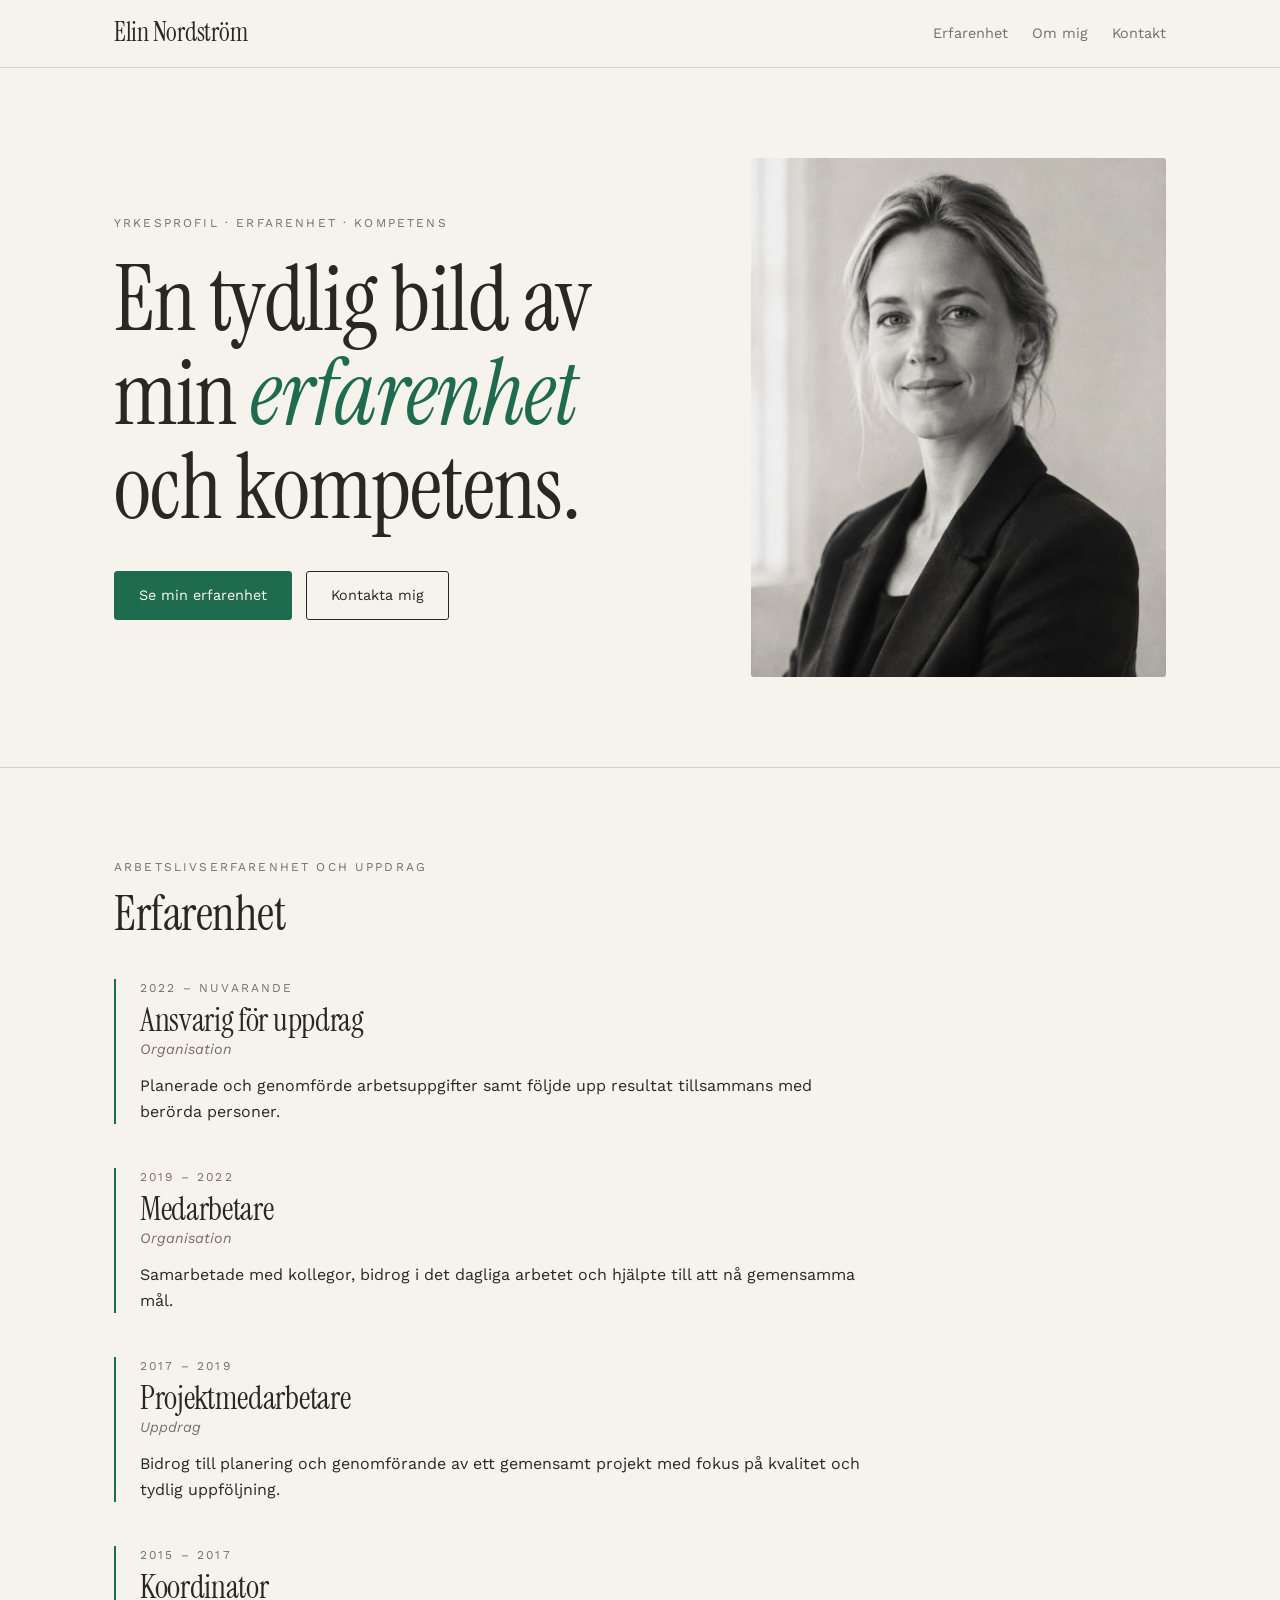
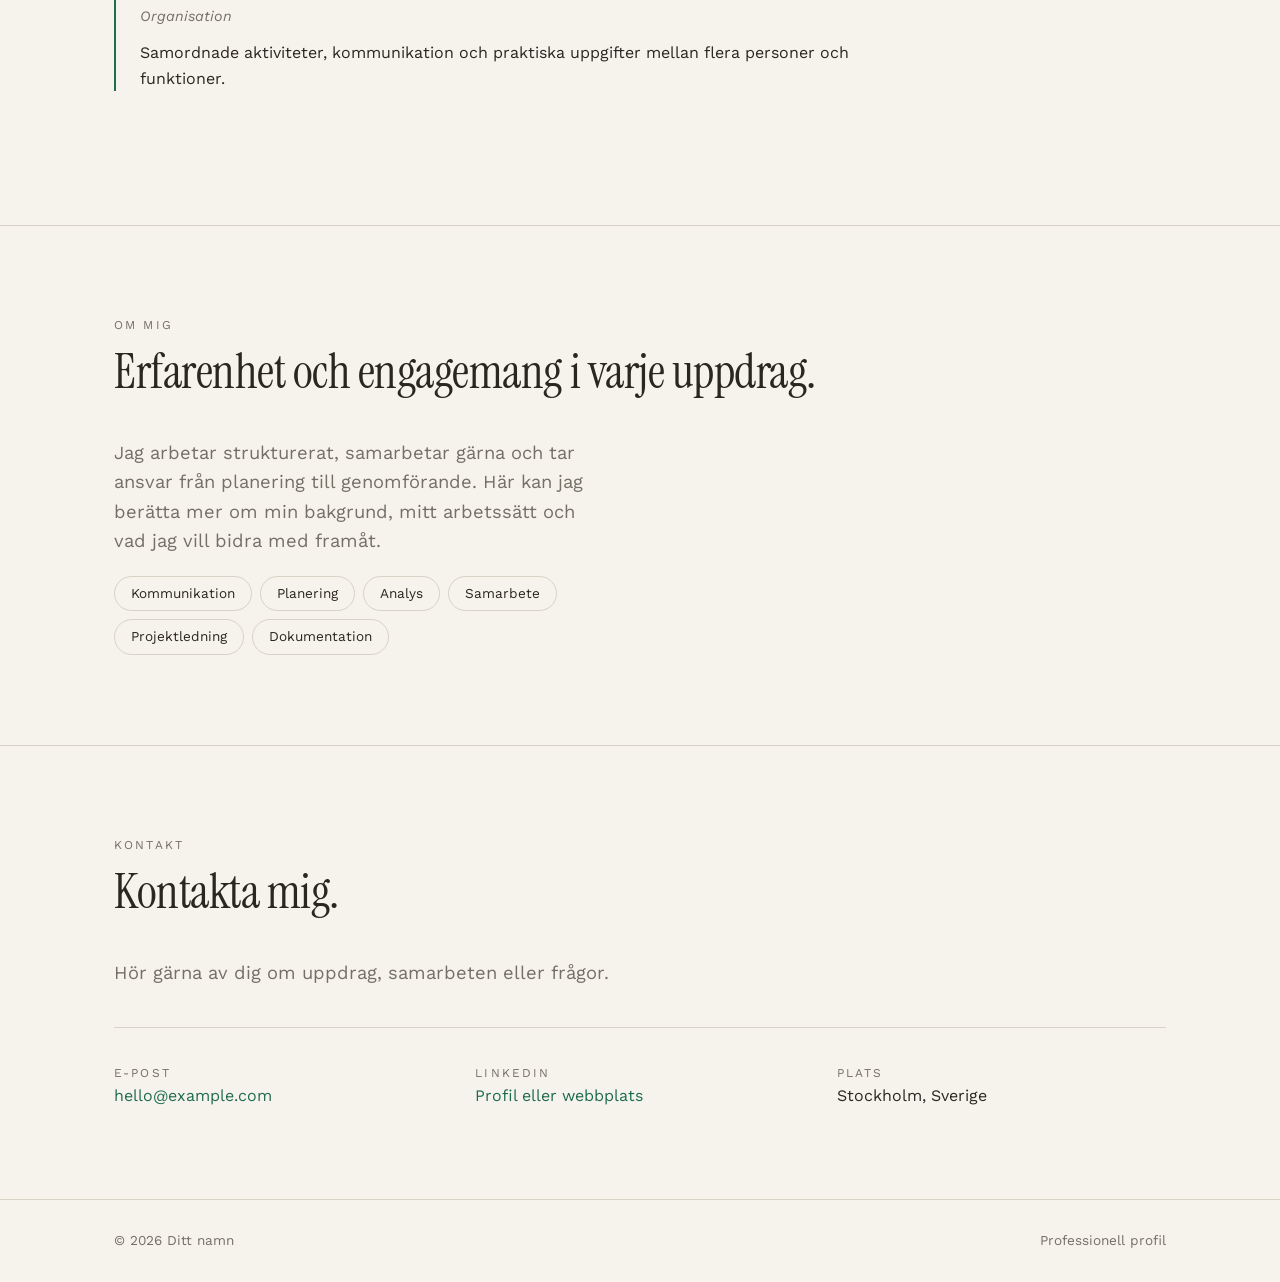
==== creative-bento.html @ d3b8c5db "Add files via upload" ====
<!doctype html>
<html lang="sv">
  <head>
    <meta charset="utf-8" />
    <meta name="viewport" content="width=device-width, initial-scale=1" />
    <title>Professionell profil och portfolio</title>
    <meta
      name="description"
      content="Portfolio med presentation, erfarenhet, utbildning och kompetenser."
    />
    <link rel="preconnect" href="https://fonts.googleapis.com" />
    <link
      rel="stylesheet"
      href="https://fonts.googleapis.com/css2?family=Instrument+Serif:ital@0;1&family=Work+Sans:wght@400;500&display=swap"
    />
    <style>
      :root {
        --bg: #f6f3ec;
        --fg: #2a2620;
        --card: #fcfaf6;
        --primary: #1f6b4f;
        --muted: #756f66;
        --border: #d8d2c6;
      }
      * {
        box-sizing: border-box;
        margin: 0;
        padding: 0;
      }
      [hidden] {
        display: none !important;
      }
      html {
        scroll-behavior: smooth;
      }
      body {
        background: var(--bg);
        color: var(--fg);
        font-family: "Work Sans", system-ui, sans-serif;
        line-height: 1.6;
      }
      h1,
      h2,
      h3,
      .serif {
        font-family: "Instrument Serif", Georgia, serif;
        font-weight: 400;
        letter-spacing: -0.01em;
        line-height: 1.05;
      }
      a {
        color: inherit;
        text-decoration: none;
      }
      .wrap {
        max-width: 1100px;
        margin: 0 auto;
        padding: 0 24px;
      }
      .eyebrow {
        font-size: 0.75rem;
        text-transform: uppercase;
        letter-spacing: 0.18em;
        color: var(--muted);
      }
      header {
        border-bottom: 1px solid var(--border);
        position: sticky;
        top: 0;
        background: var(--bg);
        z-index: 10;
      }
      header .wrap {
        display: flex;
        justify-content: space-between;
        align-items: center;
        padding-top: 20px;
        padding-bottom: 20px;
      }
      .logo {
        font-size: 1.6rem;
      }
      nav {
        display: flex;
        gap: 24px;
        font-size: 0.9rem;
      }
      nav a {
        color: var(--muted);
        transition: color 0.2s;
      }
      nav a:hover {
        color: var(--fg);
      }
      section {
        padding: 90px 0;
        border-bottom: 1px solid var(--border);
      }
      .hero {
        display: grid;
        grid-template-columns: 1.4fr 1fr;
        gap: 56px;
        align-items: center;
      }
      .hero h1 {
        font-size: clamp(3rem, 7vw, 6rem);
        margin-top: 20px;
      }
      .hero em {
        color: var(--primary);
      }
      .lead {
        margin-top: 28px;
        font-size: 1.15rem;
        color: var(--muted);
        max-width: 560px;
      }
      .btns {
        margin-top: 36px;
        display: flex;
        gap: 14px;
        flex-wrap: wrap;
      }
      .btn {
        padding: 12px 24px;
        border-radius: 3px;
        font-size: 0.9rem;
        border: 1px solid var(--fg);
        transition: 0.2s;
      }
      .btn.primary {
        background: var(--primary);
        color: var(--card);
        border-color: var(--primary);
      }
      .btn:hover {
        opacity: 0.85;
      }
      .hero img {
        width: 100%;
        aspect-ratio: 4/5;
        object-fit: cover;
        border-radius: 3px;
      }
      .stats {
        background: var(--card);
        padding: 40px 0;
      }
      .stats .wrap {
        display: grid;
        grid-template-columns: repeat(3, 1fr);
      }
      .stat {
        text-align: center;
        border-left: 1px solid var(--border);
      }
      .stat:first-child {
        border: 0;
      }
      .stat .serif {
        font-size: 3rem;
        color: var(--primary);
      }
      h2 {
        font-size: 3rem;
        margin: 12px 0 40px;
      }
      .paper {
        border-left: 2px solid var(--primary);
        padding-left: 24px;
        margin-bottom: 44px;
      }
      .paper h3 {
        font-size: 2rem;
        margin-top: 6px;
      }
      .venue {
        font-style: italic;
        font-size: 0.9rem;
        color: var(--muted);
      }
      .paper p.abs {
        margin-top: 12px;
        max-width: 720px;
      }
      .two {
        display: grid;
        grid-template-columns: 1fr 1fr;
        gap: 56px;
      }
      .cv div {
        display: grid;
        grid-template-columns: 130px 1fr;
        padding: 16px 0;
        border-top: 1px solid var(--border);
      }
      .cv span {
        color: var(--muted);
        font-size: 0.85rem;
      }
      .tags {
        display: flex;
        flex-wrap: wrap;
        gap: 8px;
        margin-top: 20px;
      }
      .tags span {
        border: 1px solid var(--border);
        padding: 6px 16px;
        border-radius: 99px;
        font-size: 0.85rem;
      }
      .contact {
        display: grid;
        grid-template-columns: repeat(3, 1fr);
        gap: 32px;
        border-top: 1px solid var(--border);
        padding-top: 36px;
        margin-top: 40px;
      }
      .contact a {
        color: var(--primary);
      }
      footer {
        padding: 30px 0;
        font-size: 0.85rem;
        color: var(--muted);
      }
      footer .wrap {
        display: flex;
        justify-content: space-between;
      }
      .fade {
        animation: up 0.8s cubic-bezier(0.2, 0.7, 0.2, 1) both;
      }
      @keyframes up {
        from {
          opacity: 0;
          transform: translateY(16px);
        }
        to {
          opacity: 1;
          transform: none;
        }
      }
      @media (max-width: 760px) {
        .hero,
        .two,
        .contact {
          grid-template-columns: 1fr;
        }
        nav {
          gap: 14px;
          font-size: 0.8rem;
        }
        .logo {
          font-size: 1.2rem;
        }
      }
    </style>
  </head>
  <body>
    <header>
      <div class="wrap">
        <a href="#" class="logo serif">Elin Nordström</a>
        <nav>
          <a href="#research">Erfarenhet</a><a href="#about">Om mig</a
          ><a href="#contact">Kontakt</a>
        </nav>
      </div>
    </header>

    <section>
      <div class="wrap hero">
        <div class="fade">
          <p class="eyebrow">Yrkesprofil · Erfarenhet · Kompetens</p>
          <h1>En tydlig bild av min <em>erfarenhet</em> och kompetens.</h1>
          <div class="btns">
            <a class="btn primary" href="#research">Se min erfarenhet</a
            ><a class="btn" href="#contact">Kontakta mig</a>
          </div>
        </div>
        <img
          class="fade"
          alt="Profilbild"
          src="[data-uri]"
        />
      </div>
    </section>

    <section id="research">
      <div class="wrap">
        <p class="eyebrow">Arbetslivserfarenhet och uppdrag</p>
        <h2>Erfarenhet</h2>
        <div class="paper">
          <div class="eyebrow">2022 – Nuvarande</div>
          <h3>Ansvarig för uppdrag</h3>
          <p class="venue">Organisation</p>
          <p class="abs">
            Planerade och genomförde arbetsuppgifter samt följde upp resultat
            tillsammans med berörda personer.
          </p>
        </div>
        <div class="paper">
          <div class="eyebrow">2019 – 2022</div>
          <h3>Medarbetare</h3>
          <p class="venue">Organisation</p>
          <p class="abs">
            Samarbetade med kollegor, bidrog i det dagliga arbetet och hjälpte
            till att nå gemensamma mål.
          </p>
        </div>
        <div class="paper">
          <div class="eyebrow">2017 – 2019</div>
          <h3>Projektmedarbetare</h3>
          <p class="venue">Uppdrag</p>
          <p class="abs">
            Bidrog till planering och genomförande av ett gemensamt projekt med
            fokus på kvalitet och tydlig uppföljning.
          </p>
        </div>
        <div class="paper">
          <div class="eyebrow">2015 – 2017</div>
          <h3>Koordinator</h3>
          <p class="venue">Organisation</p>
          <p class="abs">
            Samordnade aktiviteter, kommunikation och praktiska uppgifter mellan
            flera personer och funktioner.
          </p>
        </div>
      </div>
    </section>

    <section id="about">
      <div class="wrap">
        <p class="eyebrow">Om mig</p>
        <h2>Erfarenhet och engagemang i varje uppdrag.</h2>
        <div class="two">
          <div>
            <p class="lead" style="margin-top: 0">
              Jag arbetar strukturerat, samarbetar gärna och tar ansvar från
              planering till genomförande. Här kan jag berätta mer om min
              bakgrund, mitt arbetssätt och vad jag vill bidra med framåt.
            </p>
            <div class="tags">
              <span>Kommunikation</span><span>Planering</span
              ><span>Analys</span><span>Samarbete</span
              ><span>Projektledning</span><span>Dokumentation</span>
            </div>
          </div>
        </div>
      </div>
    </section>

    <section id="contact">
      <div class="wrap">
        <p class="eyebrow">Kontakt</p>
        <h2>Kontakta mig.</h2>
        <p class="lead" style="margin-top: 0">
          Hör gärna av dig om uppdrag, samarbeten eller frågor.
        </p>
        <div class="contact">
          <div>
            <div class="eyebrow">E-post</div>
            <a href="mailto:hello@example.com">hello@example.com</a>
          </div>
          <div>
            <div class="eyebrow">LinkedIn</div>
            <a href="https://linkedin.com">Profil eller webbplats</a>
          </div>
          <div>
            <div class="eyebrow">Plats</div>
            Stockholm, Sverige
          </div>
        </div>
      </div>
    </section>

    <footer>
      <div class="wrap">
        <span>© 2026 Ditt namn</span
        ><span>Professionell profil</span>
      </div>
    </footer>
    <script>
      const portfolioThemes = {
        "theme-nordic": [
          "#f8f6f0",
          "#181c19",
          "#ffffff",
          "#123250",
          "#56615a",
          "#ded8cb",
        ],
        "theme-dark": [
          "#f8f6f0",
          "#181c19",
          "#ffffff",
          "#1b3b2b",
          "#56615a",
          "#ded8cb",
        ],
        "theme-warm": [
          "#f8f6f0",
          "#181c19",
          "#ffffff",
          "#421a4f",
          "#56615a",
          "#ded8cb",
        ],
        "theme-ocean": [
          "#f8f6f0",
          "#181c19",
          "#ffffff",
          "#4a111c",
          "#56615a",
          "#ded8cb",
        ],
      };

      window.applyPortfolioData = function (data) {
        const [background, foreground, card, primary, muted, border] =
          portfolioThemes[data.theme] || portfolioThemes["theme-nordic"];
        const root = document.documentElement;
        root.style.setProperty("--bg", background);
        root.style.setProperty("--fg", foreground);
        root.style.setProperty("--card", card);
        root.style.setProperty("--primary", primary);
        root.style.setProperty("--muted", muted);
        root.style.setProperty("--border", border);

        const setText = (selector, value) => {
          const element = document.querySelector(selector);
          if (element) element.textContent = value || "";
          return element;
        };

        document.title = `${data.name} | Portfölj`;
        document
          .querySelector('meta[name="description"]')
          ?.setAttribute("content", data.bio || `Portfölj för ${data.name}`);
        setText(".logo", data.name);
        setText(".hero .eyebrow", data.title);
        const heroHeading = document.querySelector(".hero h1");
        if (heroHeading) {
          heroHeading.replaceChildren(document.createTextNode(`${data.name} `));
          const title = document.createElement("em");
          title.textContent = data.title;
          heroHeading.appendChild(title);
        }
        setText(".hero .lead", data.bio);

        const avatar = document.querySelector(".hero img");
        if (avatar) {
          avatar.src = data.avatar;
          avatar.alt = `Porträtt av ${data.name}`;
        }

        const researchSection = document.getElementById("research");
        const researchHeading = researchSection?.querySelector("h2");
        if (researchHeading) researchHeading.textContent = "Erfarenhet";
        const researchList = researchHeading?.parentElement;
        if (researchList) {
          researchList
            .querySelectorAll(".paper")
            .forEach((item) => item.remove());
          data.experiences.forEach((experience) => {
            const article = document.createElement("article");
            article.className = "paper";
            const period = document.createElement("div");
            period.className = "eyebrow";
            period.textContent = experience.period;
            const role = document.createElement("h3");
            role.textContent = experience.role;
            const company = document.createElement("p");
            company.className = "venue";
            company.textContent = experience.company;
            const description = document.createElement("p");
            description.className = "abs";
            description.textContent = experience.desc;
            article.append(period, role, company, description);
            researchList.appendChild(article);
          });
        }

        const about = document.getElementById("about");
        const aboutHeading = about?.querySelector("h2");
        if (aboutHeading) aboutHeading.textContent = `Om ${data.name}`;
        const aboutCopy = about?.querySelector(
          ".two > div:first-child > .lead",
        );
        if (aboutCopy) aboutCopy.textContent = data.bio;
        const skillTags = about?.querySelector(".tags");
        if (skillTags) {
          skillTags.replaceChildren(
            ...data.skills
              .split(",")
              .filter((skill) => skill.trim())
              .map((skill) => {
                const tag = document.createElement("span");
                tag.textContent = skill.trim();
                return tag;
              }),
          );
        }

        const cv = about?.querySelector(".cv");
        if (cv) {
          cv.replaceChildren();
          [data.edu1, data.edu2].filter(Boolean).forEach((education, index) => {
            const row = document.createElement("div");
            const label = document.createElement("span");
            label.textContent = index === 0 ? "Utbildning" : "Certifiering";
            const detail = document.createElement("p");
            detail.textContent = education;
            row.append(label, detail);
            cv.appendChild(row);
          });
        }

        const contact = document.querySelector(".contact");
        if (contact) {
          const links = contact.querySelectorAll("a");
          if (links[0]) {
            links[0].href = `mailto:${data.email}`;
            links[0].textContent = data.email;
          }
          if (links[1]) {
            links[1].href = data.linkedin;
            links[1].textContent = "Profil eller webbplats";
          }
          setText(".contact > div:last-child:last-child", data.location);
        }

        const stats = document.querySelectorAll(".stat .serif");
        if (stats[0]) stats[0].textContent = String(data.experiences.length);
        if (stats[1])
          stats[1].textContent = String(
            data.skills.split(",").filter((skill) => skill.trim()).length,
          );
        if (stats[2]) stats[2].textContent = data.location;
        const statLabels = document.querySelectorAll(".stat .eyebrow");
        if (statLabels[0]) statLabels[0].textContent = "Erfarenheter";
        if (statLabels[1]) statLabels[1].textContent = "Kompetenser";
        if (statLabels[2]) statLabels[2].textContent = "Plats";
        setText(
          "footer .wrap span:first-child",
          `© ${new Date().getFullYear()} ${data.name}`,
        );
        setText("footer .wrap span:last-child", data.title);

        document.getElementById("research").hidden =
          data.sections?.experience === false;
        document.querySelector(".cv").hidden =
          data.sections?.education === false;
        document.querySelector(".tags").hidden =
          data.sections?.skills === false;
        document.getElementById("about").hidden =
          data.sections?.about === false;

        if (window.parent !== window) {
          window.parent.postMessage(
            {
              type: "PORTFOLIO_RENDERED",
              html: document.documentElement.outerHTML,
            },
            "*",
          );
        }
      };

      window.addEventListener("message", (event) => {
        if (event.data?.type === "UPDATE_PORTFOLIO")
          window.applyPortfolioData(event.data.data);
      });
    </script>
  </body>
</html>
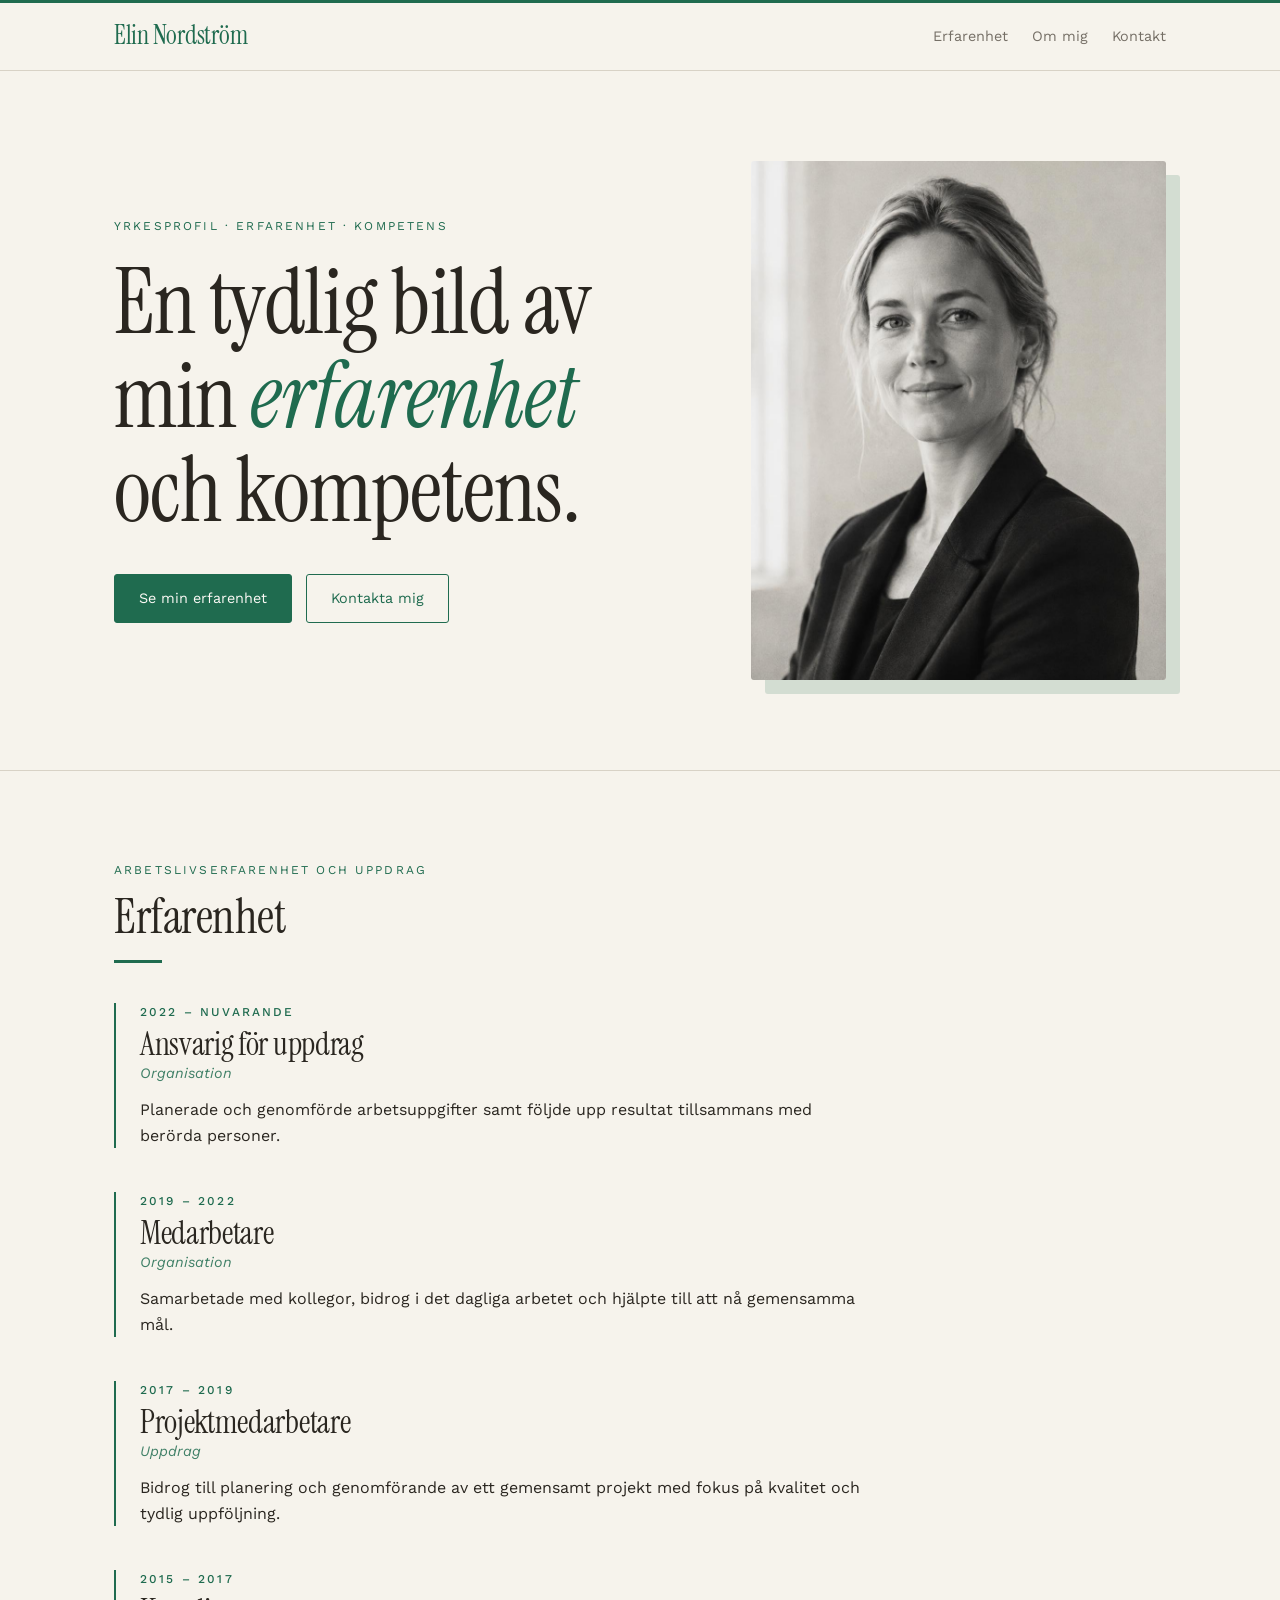
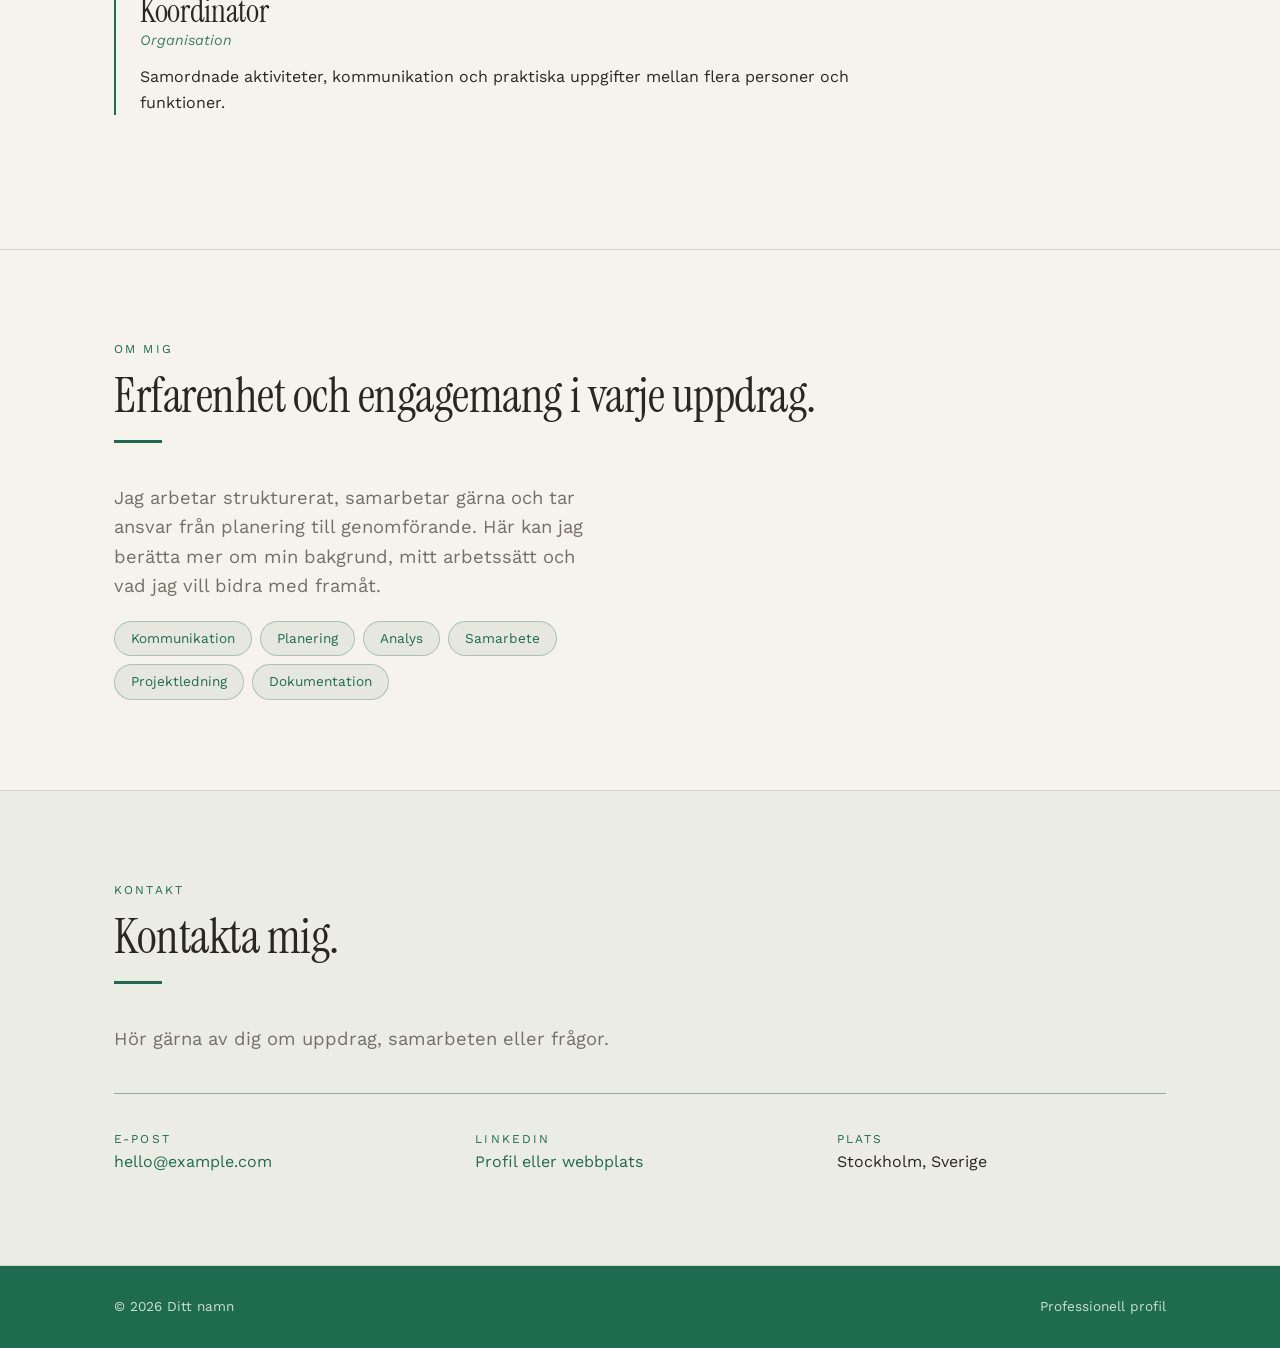
==== commit b79147e9: "Add files via upload" ====
--- a/creative-bento.html
+++ b/creative-bento.html
@@ -107,7 +107,7 @@
         margin-top: 20px;
       }
       .hero em {
-        color: var(--primary);
+        color: var(--primary-ink, var(--primary));
       }
       .lead {
         margin-top: 28px;
@@ -130,7 +130,7 @@
       }
       .btn.primary {
         background: var(--primary);
-        color: var(--card);
+        color: var(--on-primary, var(--card));
         border-color: var(--primary);
       }
       .btn:hover {
@@ -159,7 +159,7 @@
       }
       .stat .serif {
         font-size: 3rem;
-        color: var(--primary);
+        color: var(--primary-ink, var(--primary));
       }
       h2 {
         font-size: 3rem;
@@ -219,7 +219,7 @@
         margin-top: 40px;
       }
       .contact a {
-        color: var(--primary);
+        color: var(--primary-ink, var(--primary));
       }
       footer {
         padding: 30px 0;
@@ -256,6 +256,69 @@
         .logo {
           font-size: 1.2rem;
         }
+      }
+
+      /* ===== Färgdetaljer i temats huvudfärg ===== */
+      ::selection {
+        background: var(--primary);
+        color: var(--on-primary, #fff);
+      }
+      header {
+        border-top: 3px solid var(--primary);
+      }
+      .logo {
+        color: var(--primary-ink, var(--primary));
+      }
+      nav a:hover {
+        color: var(--primary-ink, var(--primary));
+      }
+      .eyebrow {
+        color: var(--primary-ink, var(--primary));
+      }
+      .btn:not(.primary) {
+        border-color: var(--primary);
+        color: var(--primary-ink, var(--primary));
+      }
+      .btn:not(.primary):hover {
+        opacity: 1;
+        background: rgba(0, 0, 0, 0.04);
+        background: color-mix(in srgb, var(--primary) 8%, transparent);
+      }
+      .hero img {
+        box-shadow: 14px 14px 0 rgba(0, 0, 0, 0.06);
+        box-shadow: 14px 14px 0 color-mix(in srgb, var(--primary) 16%, transparent);
+      }
+      h2::after {
+        content: "";
+        display: block;
+        width: 48px;
+        height: 3px;
+        margin-top: 18px;
+        background: var(--primary);
+      }
+      .paper .eyebrow {
+        font-weight: 500;
+      }
+      .venue {
+        color: var(--primary-ink, var(--primary));
+        opacity: 0.85;
+      }
+      .tags span {
+        color: var(--primary-ink, var(--primary));
+        border-color: var(--primary);
+        border-color: color-mix(in srgb, var(--primary) 30%, transparent);
+        background: color-mix(in srgb, var(--primary) 7%, transparent);
+      }
+      #contact {
+        background: color-mix(in srgb, var(--primary) 5%, var(--bg));
+      }
+      .contact {
+        border-top-color: var(--primary);
+        border-top-color: color-mix(in srgb, var(--primary) 35%, var(--border));
+      }
+      footer {
+        background: var(--primary);
+        color: var(--on-primary-soft, rgba(255, 255, 255, 0.78));
       }
     </style>
   </head>
@@ -419,9 +482,20 @@
       };
 
       window.applyPortfolioData = function (data) {
-        const [background, foreground, card, primary, muted, border] =
-          portfolioThemes[data.theme] || portfolioThemes["theme-nordic"];
+        // Gul / Egen färg: redigeraren skickar en färdig palett baserad på Skogsgrön
+        const pal = data.palette;
+        const [background, foreground, card, basePrimary, muted, border] = pal
+          ? portfolioThemes["theme-dark"]
+          : portfolioThemes[data.theme] || portfolioThemes["theme-nordic"];
+        const primary = pal ? pal.accent : basePrimary;
+        const onPrimary = pal ? pal.onAccent : "#ffffff";
         const root = document.documentElement;
+        root.style.setProperty("--primary-ink", pal ? pal.ink : primary);
+        root.style.setProperty("--on-primary", onPrimary);
+        root.style.setProperty(
+          "--on-primary-soft",
+          onPrimary === "#ffffff" ? "rgba(255, 255, 255, 0.78)" : "rgba(24, 28, 25, 0.78)",
+        );
         root.style.setProperty("--bg", background);
         root.style.setProperty("--fg", foreground);
         root.style.setProperty("--card", card);
@@ -549,14 +623,13 @@
         );
         setText("footer .wrap span:last-child", data.title);
 
-        document.getElementById("research").hidden =
-          data.sections?.experience === false;
-        document.querySelector(".cv").hidden =
-          data.sections?.education === false;
-        document.querySelector(".tags").hidden =
-          data.sections?.skills === false;
-        document.getElementById("about").hidden =
-          data.sections?.about === false;
+        const setHidden = (element, hidden) => {
+          if (element) element.hidden = hidden;
+        };
+        setHidden(document.getElementById("research"), data.sections?.experience === false);
+        setHidden(document.querySelector(".cv"), data.sections?.education === false);
+        setHidden(document.querySelector(".tags"), data.sections?.skills === false);
+        setHidden(document.getElementById("about"), data.sections?.about === false);
 
         if (window.parent !== window) {
           window.parent.postMessage(
